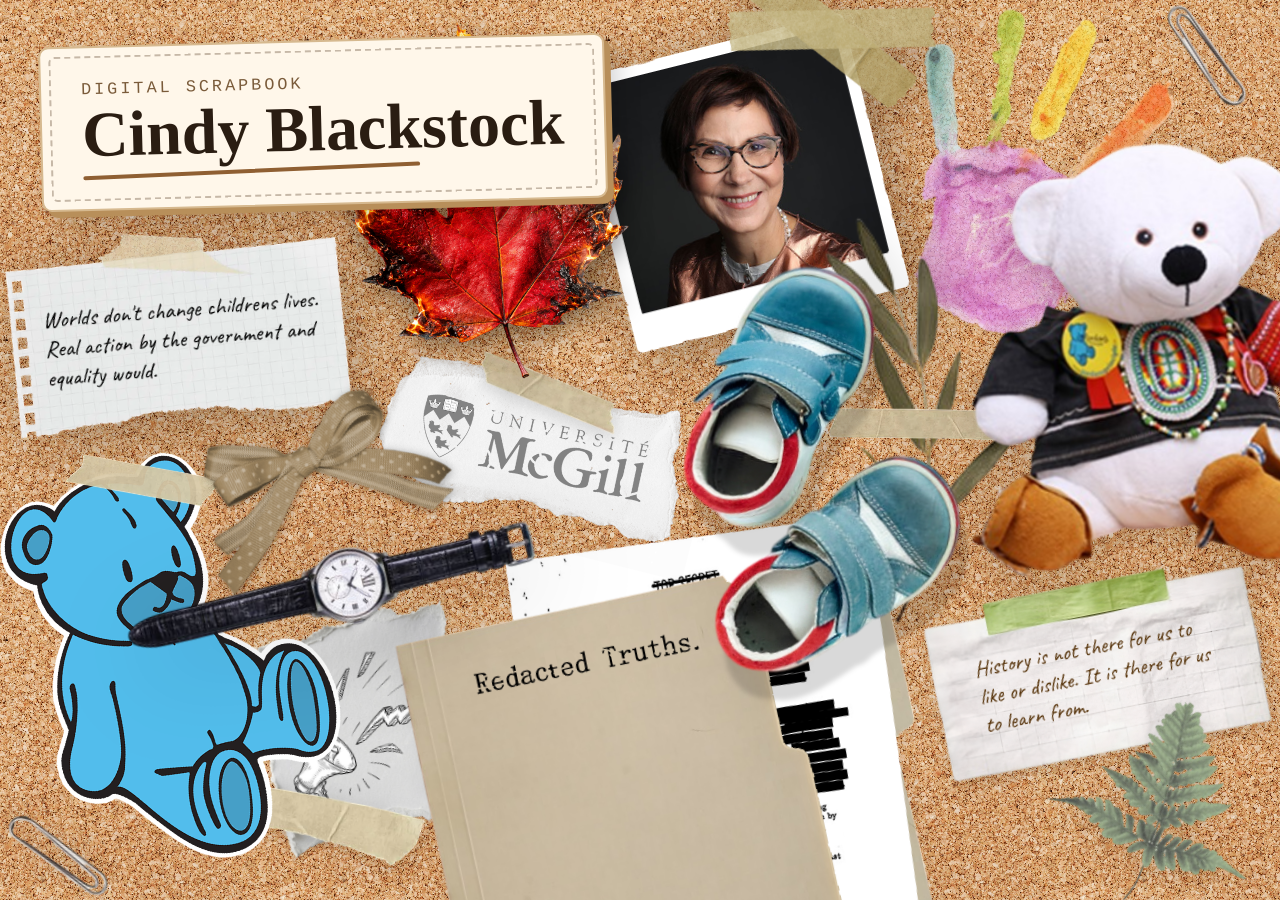
==== index.html @ 2691465c "initial" ====
﻿<!DOCTYPE html>
<html lang="en">

<head>
    <meta charset="UTF-8">
    <meta name="viewport" content="width=device-width, initial-scale=1.0">
    <title>Digital Scrapbook: Cindy Blackstock</title>
    <link rel="stylesheet" href="styles.css">
    <script src="focus.js" defer></script>
</head>

<body>
    <div class="tl">
        <div class="title-card">
            <p class="subtitle">Digital Scrapbook</p>
            <h1 class="title">Cindy Blackstock</h1>
        </div>
    </div>

    <aside class="object-panel" id="objectPanel" aria-live="polite" aria-hidden="true"></aside>

    <div id="scrapbook"><img src="assets/hand.png" alt="Hand" data-name="hand.png" style="position:absolute;left:80.80238757683134%;top:19.478316048202682%;width:95vmin;transform:translate(-50%, -50%) rotate(12deg) scale(0.4);filter:drop-shadow(2px 4px 0px rgba(0,0,0,0.11199999999999999));opacity:0.7;">
<img src="assets/quote.png" alt="Cindy Blackstock" data-name="quote.png" style="position:absolute;left:13.187715729783037%;top:37.180277586546026%;width:53.56727188081937vmin;transform:translate(-50%, -50%) rotate(-9deg) scale(0.9);filter:drop-shadow(6px 12px 42px rgba(0,0,0,0.3));">
<img src="assets/quote2.png" alt="Cindy Blackstock" data-name="quote2.png" style="position:absolute;left:85.13293060858263%;top:73.91104445318646%;width:39.10410847299814vmin;transform:translate(-50%, -50%) rotate(-11deg) scale(1);filter:drop-shadow(2px 4px 10px rgba(0,0,0,0.16));">
<img src="assets/portrait.png" alt="Cindy Blackstock" data-name="portrait.png" style="position:absolute;left:57.65817587209302%;top:17.342432140047205%;width:53.56727188081937vmin;transform:translate(-50%, -50%) rotate(-14deg) scale(1.03);filter:drop-shadow(6px 12px 29px rgba(0,0,0,0.3));">
<img src="assets/megaphone.png" alt="Cindy Blackstock" data-name="megaphone.png" style="position:absolute;left:28.5125431459566%;top:81.09559402045633%;width:95vmin;transform:translate(-50%, -50%) rotate(-12deg) scale(0.33999999999999997);filter:drop-shadow(2px 4px 10px rgba(0,0,0,0.16));">
<img src="assets/tape2.png" alt="tape2" data-name="tape2.png" style="position:absolute;left:25.872241740631168%;top:91.78244553992918%;width:21.426908752327748vmin;transform:translate(-50%, -50%) rotate(10deg) scale(1);filter:drop-shadow(2px 4px 10px rgba(0,0,0,0.16));">
<img src="assets/redacted.png" alt="Cindy Blackstock" data-name="redacted.png" style="position:absolute;left:55.73450010300856%;top:93.55544047501967%;width:69.36961708566109vmin;transform:translate(-50%, -50%) rotate(-12deg) scale(1);filter:drop-shadow(2px 4px 10px rgba(0,0,0,0.08));">
<img src="assets/a.png" alt="Cindy Blackstock" data-name="a.png" style="position:absolute;left:72.11691013313609%;top:46.370836611591926%;width:13.713221601489758vmin;transform:translate(-50%, -50%) rotate(0deg) scale(1.75);filter:drop-shadow(2px 4px 10px rgba(0,0,0,0.16));">
<img src="assets/b.png" alt="Cindy Blackstock" data-name="b.png" style="position:absolute;left:94.34469469577084%;top:6.604372600910757%;width:13.713221601489758vmin;transform:translate(-50%, -50%) rotate(-329deg) scale(1);filter:drop-shadow(2px 4px 10px rgba(0,0,0,0.08));">
<img src="assets/b.png" alt="Cindy Blackstock" data-name="b2.png" style="position:absolute;left:4.336413037245998%;top:94.7260091075984%;width:13.713221601489758vmin;transform:translate(-50%, -50%) rotate(193deg) scale(1);filter:drop-shadow(2px 4px 10px rgba(0,0,0,0.16));">
<img src="assets/c.png" alt="Cindy Blackstock" data-name="c.png" style="position:absolute;left:91.61498046105851%;top:91.47186206639695%;width:22.31441384857801vmin;transform:translate(-50%, -50%) rotate(43deg) scale(1.15);filter:drop-shadow(2px 4px 10px rgba(0,0,0,0.11199999999999999));">
<img src="assets/mcgill.png" alt="Cindy Blackstock" data-name="mcgill.png" style="position:absolute;left:41.948022990631166%;top:50.32122467545239%;width:44.7956311103352vmin;transform:translate(-50%, -50%) rotate(14deg) scale(0.85);">
<img src="assets/jordanbear.png" alt="Cindy Blackstock" data-name="jordanbear.png" style="position:absolute;left:14.075689621066893%;top:73.17299370574352%;width:37.898844855679705vmin;transform:translate(-50%, -50%) rotate(-15deg) scale(1);">
<img src="assets/tape1.png" alt="tape1" data-name="tape1.png" style="opacity:0.95;position:absolute;left:11.1%;top:53.2%;width:21.2929905726257vmin;transform:translate(-50%, -50%) rotate(11deg) scale(0.85);">
<img src="assets/tape3.png" alt="tape3" data-name="tape3.png" style="opacity:0.95;position:absolute;left:42.82971985946746%;top:43.40032762096773%;width:21.493867842178773vmin;transform:translate(-50%, -50%) rotate(23deg) scale(0.85);filter:drop-shadow(2px 4px 10px rgba(0,0,0,0.16));">
<img src="assets/tape4.png" alt="tape4" data-name="tape4.png" style="opacity:0.95;position:absolute;left:71.63511618589743%;top:47.09820330940206%;width:20.82427694366853vmin;transform:translate(-50%, -50%) rotate(1deg) scale(1);">
<img src="assets/leaf.png" alt="Cindy Blackstock" data-name="leaf.png" style="position:absolute;left:38.10608960024771%;top:22.3678759343037%;width:83.96669867318435vmin;transform:translate(-50%, -50%) rotate(0deg) scale(0.5);filter:drop-shadow(6px 12px 29px rgba(0,0,0,0.48));">
<img src="assets/watch.png" alt="Cindy Blackstock" data-name="watch.png" style="position:absolute;left:24.7234375%;top:64.66865288158931%;width:29.863754073556798vmin;transform:translate(-50%, -50%) rotate(-13deg) scale(1.72);filter:drop-shadow(6px 12px 29px rgba(0,0,0,0.18));">
<img src="assets/ribbon.png" alt="Cindy Blackstock" data-name="ribbon.png" style="position:absolute;left:24.805739528072504%;top:53.532668666404405%;width:71.57926705074489vmin;transform:translate(-50%, -50%) rotate(-22deg) scale(0.4);filter:drop-shadow(2px 4px 10px rgba(0,0,0,0.32));">
<img src="assets/bear.png" alt="Cindy Blackstock" data-name="bear.png" style="position:absolute;left:90.41562606023689%;top:40.3756884343037%;width:33.47954492551211vmin;transform:translate(-50%, -50%) rotate(-1deg) scale(1.94);filter:drop-shadow(2px 4px 10px rgba(0,0,0,0.17600000000000002));">
<img src="assets/shoes.png" alt="Cindy Blackstock" data-name="shoes.png" style="position:absolute;left:63.35237980052519%;top:52.34468737706531%;width:19.88684968575419vmin;transform:translate(-50%, -50%) rotate(9deg) scale(2.25);filter:drop-shadow(6px 12px 1px rgba(0,0,0,0.15));"></div></body>

</html>
---- styles.css ----
﻿:root {
    --color-page-text: #241d16;
    --color-page-bg: #a77443;
    --item-shadow: rgba(53, 34, 17, 0.18);
}

body {
    margin: 0;
    height: 100vh;
    overflow: hidden;
    font-family: Georgia, "Times New Roman", serif;
    color: var(--color-page-text);
    background-color: var(--color-page-bg);
}

#scrapbook {
    position: relative;
    width: 100vw;
    height: 100vh;
    overflow: hidden;
    border: 0;
    background: url("assets/bg.jpg");
    isolation: isolate;
}

#scrapbook::before {
    content: "";
    position: absolute;
    inset: 0;
    z-index: 3;
    background: rgba(22, 14, 8, 0.55);
    opacity: 0;
    transition: opacity 0.28s ease;
    pointer-events: none;
}

body.has-selection #scrapbook::before {
    opacity: 1;
}

#scrapbook img {
    position: relative;
    z-index: 2;
    cursor: pointer;
    user-select: none;
    transform-origin: center center;
    transition:
        filter 0.28s ease,
        opacity 0.28s ease,
        transform 0.28s ease,
        outline-color 0.28s ease,
        box-shadow 0.28s ease;
    filter: var(--item-shadow, none);
}

body.has-selection #scrapbook img:not(.selected) {
    filter: brightness(0.38) saturate(0.55) contrast(0.88) var(--item-shadow, none);
    opacity: 0.38;
}

body.has-selection #scrapbook img.selected {
    z-index: 5;
    opacity: 1;
    filter: var(--item-shadow, none) !important;
    outline: 4px dashed rgba(193, 57, 49, 0.82);
    box-shadow: 0 0 0 12px rgba(255, 246, 233, 0.08);
}

.object-panel {
    position: fixed;
    z-index: 6;
    right: 36px;
    bottom: 36px;
    width: min(28rem, calc(100vw - 72px));
    padding: 18px 20px 16px 18px;
    background: rgba(255, 244, 230, 0.93);
    border: 2px solid rgba(214, 185, 143, 0.9);
    border-right: 6px solid rgba(184, 143, 90, 0.95);
    border-radius: 14px;
    box-shadow: 6px 6px 0 rgba(184, 143, 90, 0.8), 14px 18px 30px rgba(0, 0, 0, 0.15);
    backdrop-filter: blur(10px);
    transform: translateX(26px) rotate(1.5deg);
    opacity: 0;
    pointer-events: none;
    transition: opacity 0.28s ease, transform 0.28s ease;
}

.object-panel.is-visible {
    opacity: 1;
    transform: translateX(0) rotate(0deg);
    pointer-events: auto;
}

.object-panel::after {
    content: "";
    position: absolute;
    inset: 8px;
    border: 2px dashed rgba(92, 67, 43, 0.28);
    border-radius: 9px;
    pointer-events: none;
}

.object-panel .subtitle {
    margin: 0 0 10px;
    font-family: "Courier New", monospace;
    font-size: 0.82rem;
    text-transform: uppercase;
    letter-spacing: 0.2em;
    color: #7a5b3a;
}

.object-panel h2 {
    margin: 0;
    font-family: Georgia, serif;
    font-size: 2.1rem;
    line-height: 0.98;
    color: #2a1d12;
}

.object-panel .object-kind {
    margin: 10px 0 0;
    font-family: "Trebuchet MS", sans-serif;
    font-size: 0.95rem;
    color: #8f5f32;
    text-transform: uppercase;
    letter-spacing: 0.08em;
}

.object-panel .object-description {
    margin: 10px 0 0;
    font-family: "Trebuchet MS", sans-serif;
    font-size: 0.98rem;
    line-height: 1.55;
    color: rgba(42, 29, 18, 0.9);
}

.object-panel .object-meta {
    margin: 14px 0 0;
    display: grid;
    grid-template-columns: repeat(2, minmax(0, 1fr));
    gap: 10px 14px;
    font-family: "Trebuchet MS", sans-serif;
}

.object-panel .object-meta div {
    display: flex;
    flex-direction: column;
    gap: 3px;
}

.object-panel .object-meta dt {
    font-size: 0.72rem;
    text-transform: uppercase;
    letter-spacing: 0.12em;
    color: rgba(122, 91, 58, 0.92);
}

.object-panel .object-meta dd {
    margin: 0;
    font-size: 0.92rem;
    color: #2a1d12;
}

.tl {
    position: absolute;
    top: 40px;
    left: 40px;
    z-index: 2;
}

body.has-selection .tl {
    z-index: 2;
}

.title-card {
    display: inline-block;
    position: relative;
    padding: 2rem 2.5rem;
    max-width: fit-content;
    background: #fff7ea;
    border: 2px solid #d6b98f;
    border-radius: 10px;
    box-shadow:
        6px 6px 0 #b88f5a,
        12px 12px 24px rgba(0, 0, 0, 0.18);
    transform: rotate(-1.5deg);
}

.title-card::after {
    content: "";
    position: absolute;
    inset: 8px;
    border: 2px dashed rgba(92, 67, 43, 0.35);
    border-radius: 6px;
    pointer-events: none;
}

.subtitle {
    margin: 0;
    font-family: "Courier New", monospace;
    font-size: 1.05rem;
    text-transform: uppercase;
    letter-spacing: 0.18em;
    color: #7a5b3a;
}

.title {
    margin: 0.35rem 0 0;
    font-family: Georgia, serif;
    font-size: 4rem;
    font-weight: 700;
    line-height: 0.95;
    color: #2a1d12;
}

.title::after {
    content: "";
    display: block;
    width: 70%;
    height: 4px;
    margin-top: 0.45rem;
    background: #8f5f32;
    border-radius: 999px;
    transform: rotate(-1deg);
}
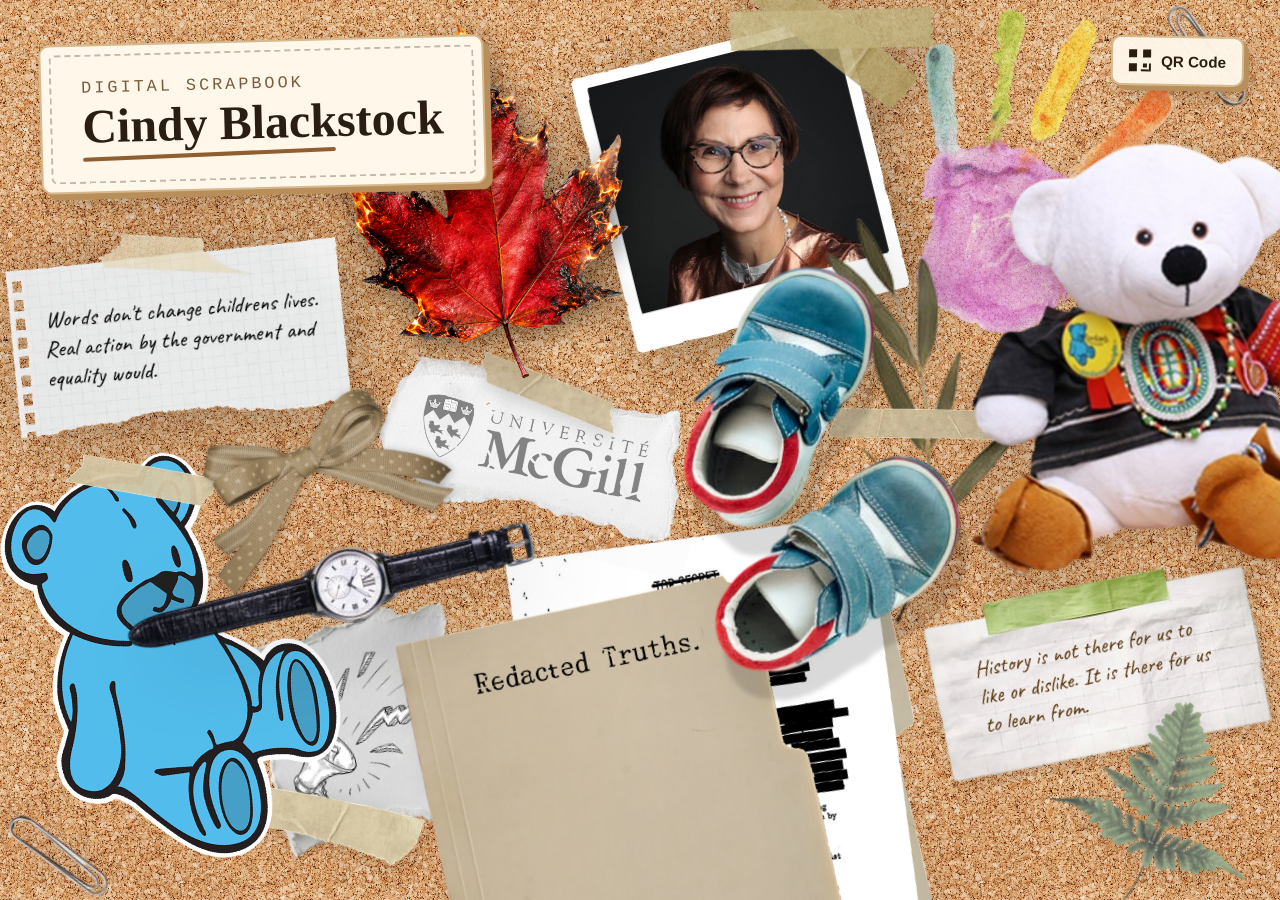
==== commit 286869af: "Add QR code popup" ====
--- a/index.html
+++ b/index.html
@@ -18,6 +18,18 @@
     </div>
 
     <aside class="object-panel" id="objectPanel" aria-live="polite" aria-hidden="true"></aside>
+    <button class="qr-toggle" id="qrToggle" type="button" aria-controls="qrPanel" aria-expanded="false">
+        <span class="qr-toggle__icon" aria-hidden="true"></span>
+        <span>QR Code</span>
+    </button>
+    <div class="qr-backdrop" id="qrBackdrop" aria-hidden="true">
+        <section class="qr-panel" id="qrPanel" role="dialog" aria-modal="true" aria-labelledby="qrTitle">
+            <button class="qr-close" id="qrClose" type="button" aria-label="Close QR code">×</button>
+            <p class="subtitle">Website Link</p>
+            <h2 id="qrTitle">Scan to Open</h2>
+            <img src="assets/qrcode.svg" alt="QR code for this website">
+        </section>
+    </div>
 
     <div id="scrapbook"><img src="assets/hand.png" alt="Hand" data-name="hand.png" style="position:absolute;left:80.80238757683134%;top:19.478316048202682%;width:95vmin;transform:translate(-50%, -50%) rotate(12deg) scale(0.4);filter:drop-shadow(2px 4px 0px rgba(0,0,0,0.11199999999999999));opacity:0.7;">
 <img src="assets/quote.png" alt="Cindy Blackstock" data-name="quote.png" style="position:absolute;left:13.187715729783037%;top:37.180277586546026%;width:53.56727188081937vmin;transform:translate(-50%, -50%) rotate(-9deg) scale(0.9);filter:drop-shadow(6px 12px 42px rgba(0,0,0,0.3));">
@@ -41,4 +53,4 @@
 <img src="assets/bear.png" alt="Cindy Blackstock" data-name="bear.png" style="position:absolute;left:90.41562606023689%;top:40.3756884343037%;width:33.47954492551211vmin;transform:translate(-50%, -50%) rotate(-1deg) scale(1.94);filter:drop-shadow(2px 4px 10px rgba(0,0,0,0.17600000000000002));">
 <img src="assets/shoes.png" alt="Cindy Blackstock" data-name="shoes.png" style="position:absolute;left:63.35237980052519%;top:52.34468737706531%;width:19.88684968575419vmin;transform:translate(-50%, -50%) rotate(9deg) scale(2.25);filter:drop-shadow(6px 12px 1px rgba(0,0,0,0.15));"></div></body>
 
-</html>+</html>
--- a/styles.css
+++ b/styles.css
@@ -161,6 +161,135 @@
     color: #2a1d12;
 }
 
+.qr-toggle {
+    position: fixed;
+    z-index: 7;
+    right: 36px;
+    top: 36px;
+    display: inline-flex;
+    align-items: center;
+    gap: 10px;
+    padding: 12px 16px;
+    font-family: "Trebuchet MS", sans-serif;
+    font-size: 0.95rem;
+    font-weight: 700;
+    color: #2a1d12;
+    background: rgba(255, 247, 234, 0.96);
+    border: 2px solid #d6b98f;
+    border-radius: 10px;
+    box-shadow: 5px 5px 0 #b88f5a, 10px 12px 22px rgba(0, 0, 0, 0.16);
+    cursor: pointer;
+    transform: rotate(1deg);
+    transition: transform 0.2s ease, box-shadow 0.2s ease;
+}
+
+.qr-toggle:hover,
+.qr-toggle:focus-visible {
+    transform: translateY(-2px) rotate(0deg);
+    box-shadow: 6px 7px 0 #b88f5a, 12px 15px 24px rgba(0, 0, 0, 0.18);
+}
+
+.qr-toggle:focus-visible,
+.qr-close:focus-visible {
+    outline: 3px dashed rgba(193, 57, 49, 0.82);
+    outline-offset: 4px;
+}
+
+.qr-toggle__icon {
+    position: relative;
+    width: 22px;
+    height: 22px;
+    flex: 0 0 auto;
+    background:
+        linear-gradient(#2a1d12 0 0) 0 0 / 8px 8px,
+        linear-gradient(#2a1d12 0 0) 14px 0 / 8px 8px,
+        linear-gradient(#2a1d12 0 0) 0 14px / 8px 8px,
+        linear-gradient(#2a1d12 0 0) 14px 14px / 4px 4px,
+        linear-gradient(#2a1d12 0 0) 20px 14px / 2px 8px,
+        linear-gradient(#2a1d12 0 0) 12px 20px / 8px 2px;
+    background-repeat: no-repeat;
+}
+
+.qr-backdrop {
+    position: fixed;
+    inset: 0;
+    z-index: 8;
+    display: grid;
+    place-items: center;
+    padding: 24px;
+    background: rgba(22, 14, 8, 0.62);
+    opacity: 0;
+    pointer-events: none;
+    transition: opacity 0.24s ease;
+}
+
+.qr-backdrop.is-visible {
+    opacity: 1;
+    pointer-events: auto;
+}
+
+.qr-panel {
+    position: relative;
+    width: min(25rem, calc(100vw - 48px));
+    padding: 24px;
+    text-align: center;
+    background: #fff7ea;
+    border: 2px solid #d6b98f;
+    border-radius: 10px;
+    box-shadow: 8px 8px 0 #b88f5a, 18px 22px 34px rgba(0, 0, 0, 0.2);
+    transform: rotate(-1deg) scale(0.96);
+    transition: transform 0.24s ease;
+}
+
+.qr-backdrop.is-visible .qr-panel {
+    transform: rotate(-1deg) scale(1);
+}
+
+.qr-panel::after {
+    content: "";
+    position: absolute;
+    inset: 8px;
+    border: 2px dashed rgba(92, 67, 43, 0.35);
+    border-radius: 6px;
+    pointer-events: none;
+}
+
+.qr-panel h2 {
+    margin: 0.25rem 0 1rem;
+    font-size: 2rem;
+    line-height: 1;
+}
+
+.qr-panel img {
+    display: block;
+    width: min(320px, 76vw);
+    height: auto;
+    margin: 0 auto;
+    padding: 14px;
+    background: #fff;
+    border: 2px solid rgba(42, 29, 18, 0.16);
+    border-radius: 8px;
+}
+
+.qr-close {
+    position: absolute;
+    z-index: 1;
+    top: 12px;
+    right: 12px;
+    display: grid;
+    place-items: center;
+    width: 34px;
+    height: 34px;
+    padding: 0;
+    font-size: 1.6rem;
+    line-height: 1;
+    color: #2a1d12;
+    background: #f6dfbd;
+    border: 2px solid #d6b98f;
+    border-radius: 50%;
+    cursor: pointer;
+}
+
 .tl {
     position: absolute;
     top: 40px;
@@ -207,7 +336,7 @@
 .title {
     margin: 0.35rem 0 0;
     font-family: Georgia, serif;
-    font-size: 4rem;
+    font-size: 3rem;
     font-weight: 700;
     line-height: 0.95;
     color: #2a1d12;
@@ -222,4 +351,17 @@
     background: #8f5f32;
     border-radius: 999px;
     transform: rotate(-1deg);
-}+}
+
+@media (max-width: 640px) {
+    .qr-toggle {
+        top: 18px;
+        right: 18px;
+        padding: 10px 12px;
+        font-size: 0.86rem;
+    }
+
+    .qr-panel {
+        padding: 22px 18px 20px;
+    }
+}
